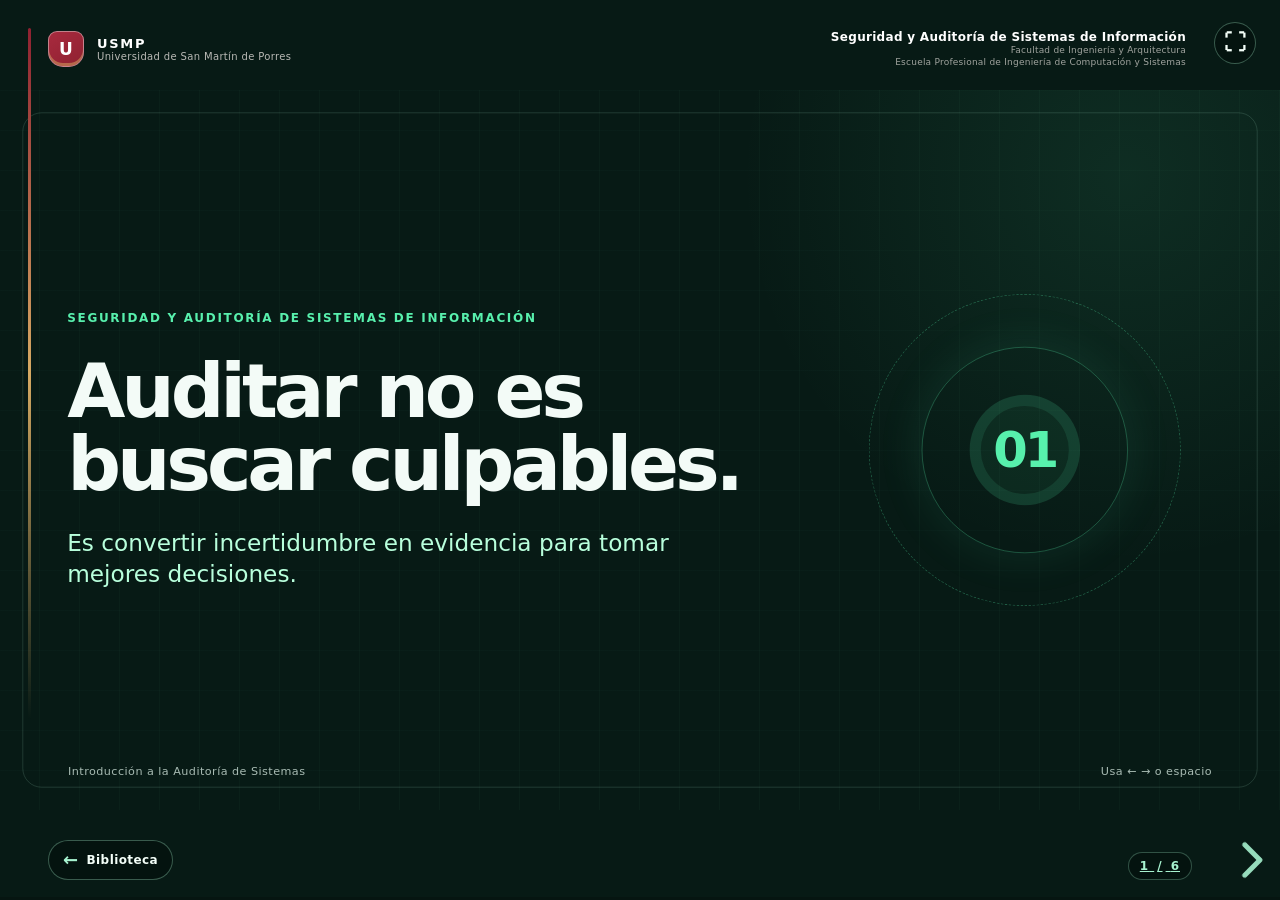
==== artefactos/ciclo-09/seguridad-auditoria/introduccion-auditoria-sistemas/index.html @ c8320095 "Iniciando proyecto" ====
<!doctype html>
<html lang="es">
  <head>
    <meta charset="utf-8">
    <meta name="viewport" content="width=device-width, initial-scale=1">
    <meta name="color-scheme" content="dark">
    <meta
      name="description"
      content="Presentación introductoria sobre auditoría de sistemas y caso canónico del Presentation Runtime V1."
    >
    <title>Introducción a la Auditoría de Sistemas</title>
    <link rel="stylesheet" href="../../../../runtime/presentation/v1/runtime.css">
    <link rel="stylesheet" href="presentation.css">
  </head>
  <body>
    <a class="skip-link" href="#proposito">Ir al contenido</a>

    <main
      class="reveal"
      data-presentation-root
      data-presentation-config="presentation.config.json"
      aria-label="Introducción a la Auditoría de Sistemas"
    >
      <div class="slides">
        <section
          data-slide
          data-slide-id="portada"
          data-transition="fade"
          data-brand-chrome="full"
          aria-labelledby="titulo-portada"
        >
          <div class="cover-grid">
            <div class="cover-copy">
              <p class="eyebrow">Seguridad y Auditoría de Sistemas de Información</p>
              <h1 id="titulo-portada">Auditar no es buscar culpables.</h1>
              <p class="cover-lead">
                Es convertir incertidumbre en evidencia para tomar mejores decisiones.
              </p>
            </div>

            <div class="audit-signal" aria-hidden="true">
              <span class="signal-ring signal-ring--outer"></span>
              <span class="signal-ring signal-ring--middle"></span>
              <span class="signal-ring signal-ring--inner"></span>
              <span class="signal-core">01</span>
            </div>
          </div>

          <footer class="slide-footer">
            <span>Introducción a la Auditoría de Sistemas</span>
            <span>Usa ← → o espacio</span>
          </footer>
        </section>

        <section
          data-slide
          data-slide-id="proposito"
          data-transition="slide"
          data-brand-chrome="minimal"
          aria-labelledby="titulo-proposito"
        >
          <header class="section-heading">
            <p class="eyebrow">01 / Propósito</p>
            <h2 id="titulo-proposito">Una auditoría responde tres preguntas.</h2>
          </header>

          <div class="question-grid">
            <article class="question-card" data-step data-step-id="pregunta-realidad" data-step-effect="fade-up">
              <span class="question-index">A</span>
              <h3>¿Qué está ocurriendo?</h3>
              <p>Observa procesos, tecnología y comportamiento sin depender de suposiciones.</p>
            </article>

            <article class="question-card" data-step data-step-id="pregunta-riesgo" data-step-effect="fade-up">
              <span class="question-index">B</span>
              <h3>¿Qué podría salir mal?</h3>
              <p>Relaciona amenazas y vulnerabilidades con impactos concretos para el negocio.</p>
            </article>

            <article class="question-card question-card--accent" data-step data-step-id="pregunta-decision" data-step-effect="scale-in">
              <span class="question-index">C</span>
              <h3>¿Qué debemos decidir?</h3>
              <p>Prioriza controles y mejoras según evidencia, costo y exposición real.</p>
            </article>
          </div>

          <p class="takeaway" data-step data-step-id="proposito-conclusion" data-step-effect="appear">
            Auditar conecta <strong>realidad</strong>, <strong>riesgo</strong> y <strong>decisión</strong>.
          </p>
        </section>

        <section
          data-slide
          data-slide-id="recorrido"
          data-transition="slide"
          data-brand-chrome="minimal"
          aria-labelledby="titulo-recorrido"
        >
          <header class="section-heading section-heading--compact">
            <p class="eyebrow">02 / Recorrido</p>
            <h2 id="titulo-recorrido">El valor aparece cuando el proceso cierra el ciclo.</h2>
          </header>

          <ol class="audit-route" aria-label="Etapas de una auditoría">
            <li data-step data-step-id="etapa-alcance" data-step-effect="fade-up">
              <span class="route-number">01</span>
              <div>
                <h3>Alcance</h3>
                <p>Qué se revisará, por qué y con qué criterio.</p>
              </div>
            </li>
            <li data-step data-step-id="etapa-evidencia" data-step-effect="fade-up">
              <span class="route-number">02</span>
              <div>
                <h3>Evidencia</h3>
                <p>Qué hechos permiten sostener una conclusión.</p>
              </div>
            </li>
            <li data-step data-step-id="etapa-hallazgo" data-step-effect="fade-up">
              <span class="route-number">03</span>
              <div>
                <h3>Hallazgo</h3>
                <p>Qué diferencia existe entre criterio y realidad.</p>
              </div>
            </li>
            <li data-step data-step-id="etapa-mejora" data-step-effect="fade-up">
              <span class="route-number">04</span>
              <div>
                <h3>Mejora</h3>
                <p>Qué acción reduce el riesgo y quién la asume.</p>
              </div>
            </li>
          </ol>

          <div class="route-close" data-step data-step-id="cierre-seguimiento" data-step-effect="appear">
            <span aria-hidden="true">↺</span>
            <p><strong>Seguimiento:</strong> comprobar que la mejora funciona, no solo que fue prometida.</p>
          </div>
        </section>

        <section
          data-slide
          data-slide-id="riesgo-control"
          data-transition="zoom"
          data-brand-chrome="none"
          aria-labelledby="titulo-riesgo"
        >
          <header class="section-heading section-heading--compact">
            <p class="eyebrow">03 / Riesgo y control</p>
            <h2 id="titulo-riesgo">Un control solo importa si modifica el riesgo.</h2>
          </header>

          <div class="risk-equation" aria-label="Relación entre amenaza, vulnerabilidad, impacto y control">
            <div class="equation-term" data-step data-step-id="termino-amenaza" data-step-effect="scale-in" data-step-index="0">
              <span>Amenaza</span>
              <strong>Evento posible</strong>
            </div>
            <span class="equation-operator" data-step data-step-id="operador-uno" data-step-effect="appear" data-step-index="0" aria-hidden="true">×</span>
            <div class="equation-term" data-step data-step-id="termino-vulnerabilidad" data-step-effect="scale-in" data-step-index="1">
              <span>Vulnerabilidad</span>
              <strong>Debilidad existente</strong>
            </div>
            <span class="equation-operator" data-step data-step-id="operador-dos" data-step-effect="appear" data-step-index="1" aria-hidden="true">×</span>
            <div class="equation-term" data-step data-step-id="termino-impacto" data-step-effect="scale-in" data-step-index="2">
              <span>Impacto</span>
              <strong>Consecuencia</strong>
            </div>
          </div>

          <div class="risk-result" data-step data-step-id="resultado-riesgo" data-step-effect="fade-up" data-step-index="3">
            <div>
              <span class="result-label">Riesgo</span>
              <strong>Exposición que necesita una decisión</strong>
            </div>
            <span class="result-arrow" aria-hidden="true">→</span>
            <div class="control-pill">
              <span>Control</span>
              <strong>Previene · detecta · corrige</strong>
            </div>
          </div>
        </section>

        <section
          data-slide
          data-slide-id="evidencia"
          data-transition="fade"
          data-brand-chrome="minimal"
          aria-labelledby="titulo-evidencia"
        >
          <header class="section-heading section-heading--compact">
            <p class="eyebrow">04 / Evidencia</p>
            <h2 id="titulo-evidencia">Una afirmación se fortalece en tres capas.</h2>
          </header>

          <div class="evidence-scene" data-evidence-scene data-active-level="none">
            <article
              class="evidence-card"
              data-evidence-level="contextual"
              data-step
              data-step-id="evidencia-contextual"
              data-step-effect="fade-up"
            >
              <span class="evidence-level">01</span>
              <h3>Contextual</h3>
              <p>Explica dónde, cuándo y bajo qué condición ocurrió.</p>
            </article>
            <article
              class="evidence-card"
              data-evidence-level="corroborada"
              data-step
              data-step-id="evidencia-corroborada"
              data-step-effect="fade-up"
            >
              <span class="evidence-level">02</span>
              <h3>Corroborada</h3>
              <p>Coincide con otra fuente, registro o prueba independiente.</p>
            </article>
            <article
              class="evidence-card"
              data-evidence-level="trazable"
              data-step
              data-step-id="evidencia-trazable"
              data-step-effect="fade-up"
            >
              <span class="evidence-level">03</span>
              <h3>Trazable</h3>
              <p>Permite reconstruir cómo se obtuvo y quién la custodió.</p>
            </article>
          </div>

          <p class="evidence-caption" data-evidence-caption aria-live="polite">
            Avanza para construir una evidencia defendible.
          </p>
        </section>

        <section
          data-slide
          data-slide-id="cierre"
          data-transition="fade"
          data-brand-chrome="full"
          aria-labelledby="titulo-cierre"
        >
          <div class="closing-layout">
            <div>
              <p class="eyebrow">05 / Idea final</p>
              <h2 id="titulo-cierre">Una buena auditoría deja menos incertidumbre.</h2>
              <p class="closing-lead">
                No termina con un informe: termina cuando la organización puede decidir y comprobar una mejora.
              </p>
            </div>

            <ul class="closing-checks" aria-label="Principios finales">
              <li data-step data-step-id="cierre-evidencia" data-step-effect="fade-up">
                <span aria-hidden="true">✓</span> Evidencia antes que intuición
              </li>
              <li data-step data-step-id="cierre-riesgo" data-step-effect="fade-up">
                <span aria-hidden="true">✓</span> Riesgo antes que burocracia
              </li>
              <li data-step data-step-id="cierre-mejora" data-step-effect="fade-up">
                <span aria-hidden="true">✓</span> Seguimiento antes que cierre
              </li>
            </ul>
          </div>

          <footer class="closing-footer">
            <span>Presentation Runtime V1 · caso canónico</span>
            <a href="../../../../#/ciclo-09/seguridad-auditoria">Volver a BibliotecaWeb</a>
          </footer>
        </section>
      </div>
    </main>

    <script type="module" src="../../../../runtime/presentation/v1/bootstrap.js"></script>
    <script type="module" src="presentation.js"></script>
  </body>
</html>
---- runtime/presentation/v1/runtime.css ----
@import url("../../../vendor/reveal/6.0.1/dist/reset.css") layer(pc-vendor);
@import url("../../../vendor/reveal/6.0.1/dist/reveal.css") layer(pc-vendor);
@import url("./transitions.css") layer(pc-effects);
@import url("./motion.css") layer(pc-motion);

@layer pc-runtime {
  :root {
    color-scheme: dark;
  }

  html,
  body {
    width: 100%;
    height: 100%;
    margin: 0;
  }

  body {
    overflow: hidden;
    background: var(--pc-viewport-background, #07110f);
  }

  .pc-presentation {
    --pc-runtime-accent: #a7f3d0;
    --pc-runtime-ink: #f4fff9;
    --pc-runtime-control: rgb(4 18 15 / 78%);
    color: var(--pc-runtime-ink);
    background: var(--pc-slide-background, #07110f);
  }

  .pc-presentation .slides > .pc-slide {
    box-sizing: border-box;
    height: 900px;
    padding: 72px 84px;
    text-align: left;
    transition-duration: var(--pc-transition-duration, 600ms);
  }

  .pc-presentation .controls,
  .pc-presentation .progress,
  .pc-presentation .slide-number {
    color: var(--pc-runtime-accent);
  }

  .pc-presentation .progress span {
    transition-duration: var(--pc-transition-duration, 600ms);
  }

  .pc-presentation .slide-number {
    right: 88px;
    bottom: 20px;
    border: 1px solid color-mix(in srgb, var(--pc-runtime-accent) 28%, transparent);
    border-radius: 999px;
    background: var(--pc-runtime-control);
    padding: 7px 11px;
    font: 650 12px/1 system-ui, sans-serif;
    letter-spacing: 0.08em;
  }

  .pc-fullscreen-control {
    position: absolute;
    z-index: 35;
    right: 24px;
    top: 22px;
    display: grid;
    width: 42px;
    height: 42px;
    place-items: center;
    border: 1px solid color-mix(in srgb, var(--pc-runtime-accent) 32%, transparent);
    border-radius: 50%;
    color: var(--pc-runtime-ink);
    background: var(--pc-runtime-control);
    font: 700 22px/1 system-ui, sans-serif;
    cursor: pointer;
    backdrop-filter: blur(10px);
  }

  .pc-fullscreen-control:hover {
    border-color: var(--pc-runtime-accent);
    color: var(--pc-runtime-accent);
  }

  .pc-fullscreen-control:focus-visible {
    outline: 3px solid var(--pc-runtime-accent);
    outline-offset: 4px;
  }

  .pc-fullscreen-control[hidden] {
    display: none;
  }

  .pc-home-control {
    position: absolute;
    z-index: 35;
    left: 48px;
    bottom: 20px;
    display: inline-flex;
    min-height: 38px;
    align-items: center;
    padding: 0 14px;
    gap: 8px;
    border: 1px solid color-mix(in srgb, var(--pc-runtime-accent) 32%, transparent);
    border-radius: 999px;
    color: var(--pc-runtime-ink);
    background: var(--pc-runtime-control);
    font: 700 12px/1 system-ui, sans-serif;
    letter-spacing: 0.035em;
    text-decoration: none;
    cursor: pointer;
    backdrop-filter: blur(10px);
  }

  .pc-home-control > span:first-child {
    color: var(--pc-runtime-accent);
    font-size: 18px;
    line-height: 1;
    transition: transform 160ms ease;
  }

  .pc-home-control:hover {
    border-color: var(--pc-runtime-accent);
    color: var(--pc-runtime-accent);
  }

  .pc-home-control:hover > span:first-child {
    transform: translateX(-2px);
  }

  .pc-home-control:focus-visible {
    outline: 3px solid var(--pc-runtime-accent);
    outline-offset: 4px;
  }

  .pc-runtime-error {
    box-sizing: border-box;
    display: grid;
    min-height: 100%;
    align-content: center;
    gap: 12px;
    max-width: 760px;
    margin: auto;
    padding: 48px;
    font-family: system-ui, sans-serif;
  }

  .pc-runtime-error h1,
  .pc-runtime-error p {
    margin: 0;
  }

  .pc-runtime-error h1 {
    color: #fecaca;
    font-size: clamp(2rem, 5vw, 4rem);
  }

  .pc-runtime-error p {
    color: #d1d5db;
    font-size: 1.1rem;
    line-height: 1.6;
  }
}
---- artefactos/ciclo-09/seguridad-auditoria/introduccion-auditoria-sistemas/presentation.css ----
:root {
  --ink: #f3fbf7;
  --muted: #a8bbb3;
  --line: rgb(192 255 225 / 18%);
  --panel: rgb(14 36 31 / 72%);
  --panel-strong: #123e33;
  --accent: #58f0ad;
  --accent-soft: #b8ffdc;
  --warning: #ffcc66;
  --pc-viewport-background: #06120f;
  --pc-slide-background: #071a15;
  --pc-runtime-accent: var(--accent);
  --pc-runtime-ink: var(--ink);
  --pc-runtime-control: rgb(5 24 19 / 82%);
  font-family: Inter, ui-sans-serif, system-ui, -apple-system, BlinkMacSystemFont, "Segoe UI", sans-serif;
}

body {
  background:
    radial-gradient(circle at 18% 16%, rgb(48 184 127 / 13%), transparent 34%),
    #06120f;
}

.skip-link {
  position: fixed;
  z-index: 100;
  top: 16px;
  left: 16px;
  padding: 10px 14px;
  border-radius: 8px;
  color: #062017;
  background: var(--accent);
  font: 750 14px/1 system-ui, sans-serif;
  transform: translateY(-160%);
}

.skip-link:focus {
  transform: none;
}

.reveal {
  color: var(--ink);
  font-family: inherit;
}

.reveal .slides > .pc-slide {
  position: relative;
  background:
    linear-gradient(90deg, transparent 0 49px, rgb(102 255 182 / 7%) 50px, transparent 51px),
    linear-gradient(0deg, transparent 0 49px, rgb(102 255 182 / 5%) 50px, transparent 51px),
    radial-gradient(circle at 88% 12%, rgb(88 240 173 / 9%), transparent 30%),
    #071a15;
  background-size: 50px 50px, 50px 50px, auto, auto;
  color: var(--ink);
}

.reveal .slides > .pc-slide::before {
  content: "";
  position: absolute;
  inset: 28px;
  border: 1px solid var(--line);
  border-radius: 24px;
  pointer-events: none;
}

.reveal h1,
.reveal h2,
.reveal h3,
.reveal p,
.reveal ol,
.reveal ul {
  margin-block: 0;
}

.reveal h1,
.reveal h2,
.reveal h3 {
  color: var(--ink);
  font-family: inherit;
  text-transform: none;
}

.reveal h1 {
  max-width: 990px;
  font-size: 94px;
  font-weight: 790;
  letter-spacing: -0.055em;
  line-height: 0.97;
}

.reveal h2 {
  max-width: 1100px;
  font-size: 58px;
  font-weight: 760;
  letter-spacing: -0.045em;
  line-height: 1.02;
}

.reveal h3 {
  font-size: 27px;
  font-weight: 720;
  letter-spacing: -0.02em;
  line-height: 1.1;
}

.reveal p {
  color: var(--muted);
  font-size: 22px;
  line-height: 1.5;
}

.eyebrow {
  color: var(--accent) !important;
  font-size: 15px !important;
  font-weight: 780;
  letter-spacing: 0.14em;
  text-transform: uppercase;
}

.cover-grid {
  display: grid;
  grid-template-columns: minmax(0, 1fr) 430px;
  gap: 80px;
  height: 100%;
  align-items: center;
}

.cover-copy {
  display: grid;
  gap: 34px;
}

.cover-lead {
  max-width: 760px;
  color: var(--accent-soft) !important;
  font-size: 29px !important;
  line-height: 1.35 !important;
}

.audit-signal {
  position: relative;
  display: grid;
  width: 390px;
  aspect-ratio: 1;
  place-items: center;
}

.signal-ring {
  position: absolute;
  border: 1px solid rgb(88 240 173 / 34%);
  border-radius: 50%;
}

.signal-ring--outer {
  inset: 0;
  border-style: dashed;
}

.signal-ring--middle {
  inset: 66px;
  box-shadow: 0 0 60px rgb(88 240 173 / 10%);
}

.signal-ring--inner {
  inset: 126px;
  border: 14px solid rgb(88 240 173 / 10%);
  background: rgb(88 240 173 / 6%);
}

.signal-core {
  color: var(--accent);
  font-size: 62px;
  font-weight: 820;
  letter-spacing: -0.06em;
}

.slide-footer,
.closing-footer {
  position: absolute;
  right: 85px;
  bottom: 42px;
  left: 85px;
  display: flex;
  justify-content: space-between;
  color: var(--muted);
  font-size: 14px;
  letter-spacing: 0.04em;
}

.section-heading {
  display: grid;
  gap: 20px;
  margin: 10px 0 66px;
}

.section-heading--compact {
  margin-bottom: 46px;
}

.question-grid {
  display: grid;
  grid-template-columns: repeat(3, 1fr);
  gap: 24px;
}

.question-card {
  box-sizing: border-box;
  min-height: 332px;
  padding: 34px;
  border: 1px solid var(--line);
  border-radius: 22px;
  background: linear-gradient(145deg, rgb(19 61 49 / 82%), rgb(8 31 25 / 90%));
}

.question-card--accent {
  border-color: rgb(88 240 173 / 55%);
  background: linear-gradient(145deg, rgb(29 94 71 / 92%), rgb(9 42 31 / 96%));
}

.question-index {
  display: grid;
  width: 48px;
  height: 48px;
  margin-bottom: 44px;
  place-items: center;
  border: 1px solid rgb(88 240 173 / 45%);
  border-radius: 50%;
  color: var(--accent);
  font-size: 18px;
  font-weight: 780;
}

.question-card h3 {
  margin-bottom: 20px;
}

.question-card p {
  font-size: 18px;
}

.takeaway {
  margin-top: 36px !important;
  color: var(--accent-soft) !important;
  text-align: center;
}

.takeaway strong {
  color: var(--accent);
}

.audit-route {
  position: relative;
  display: grid;
  grid-template-columns: repeat(4, 1fr);
  gap: 18px;
  padding: 0;
  list-style: none;
}

.audit-route::before {
  content: "";
  position: absolute;
  top: 55px;
  right: 9%;
  left: 9%;
  height: 2px;
  background: linear-gradient(90deg, transparent, var(--accent), transparent);
}

.audit-route li {
  position: relative;
  z-index: 1;
  display: grid;
  gap: 24px;
  padding: 25px;
  border: 1px solid var(--line);
  border-radius: 20px;
  background: rgb(7 30 24 / 96%);
}

.route-number {
  display: grid;
  width: 60px;
  height: 60px;
  place-items: center;
  border-radius: 18px;
  color: #062017;
  background: var(--accent);
  font-size: 18px;
  font-weight: 830;
}

.audit-route h3 {
  margin-bottom: 15px;
}

.audit-route p {
  font-size: 17px;
}

.route-close {
  display: flex;
  max-width: 860px;
  margin: 42px auto 0;
  align-items: center;
  gap: 20px;
  padding: 20px 26px;
  border: 1px solid rgb(88 240 173 / 36%);
  border-radius: 999px;
  background: rgb(17 63 49 / 70%);
}

.route-close > span {
  color: var(--accent);
  font-size: 30px;
}

.route-close p {
  font-size: 18px;
}

.route-close strong {
  color: var(--ink);
}

.risk-equation {
  display: grid;
  grid-template-columns: 1fr auto 1fr auto 1fr;
  align-items: center;
  gap: 20px;
}

.equation-term {
  display: grid;
  min-height: 175px;
  align-content: center;
  gap: 16px;
  padding: 28px;
  border: 1px solid var(--line);
  border-radius: 22px;
  background: var(--panel);
  text-align: center;
}

.equation-term span,
.result-label,
.control-pill span {
  color: var(--accent);
  font-size: 14px;
  font-weight: 780;
  letter-spacing: 0.12em;
  text-transform: uppercase;
}

.equation-term strong {
  font-size: 24px;
}

.equation-operator {
  color: var(--warning);
  font-size: 42px;
  font-weight: 320;
}

.risk-result {
  display: grid;
  grid-template-columns: 1fr auto 1fr;
  max-width: 1040px;
  margin: 52px auto 0;
  align-items: center;
  gap: 34px;
  padding: 28px 34px;
  border: 1px solid rgb(255 204 102 / 42%);
  border-radius: 22px;
  background: linear-gradient(90deg, rgb(91 67 19 / 26%), rgb(14 52 41 / 76%));
}

.risk-result > div {
  display: grid;
  gap: 10px;
}

.risk-result strong {
  font-size: 21px;
}

.result-arrow {
  color: var(--warning);
  font-size: 38px;
}

.control-pill {
  padding-left: 34px;
  border-left: 1px solid var(--line);
}

.evidence-scene {
  display: grid;
  grid-template-columns: repeat(3, 1fr);
  gap: 24px;
}

.evidence-card {
  box-sizing: border-box;
  min-height: 310px;
  padding: 34px;
  border: 1px solid var(--line);
  border-radius: 24px;
  background: linear-gradient(155deg, rgb(21 65 52 / 88%), rgb(7 29 23 / 94%));
  opacity: 0.42;
}

.evidence-scene[data-active-level="contextual"] [data-evidence-level="contextual"],
.evidence-scene[data-active-level="corroborada"] [data-evidence-level="corroborada"],
.evidence-scene[data-active-level="trazable"] [data-evidence-level="trazable"] {
  border-color: var(--accent);
  opacity: 1;
  box-shadow: 0 18px 70px rgb(24 158 102 / 18%);
  transform: translateY(-8px);
}

.evidence-level {
  display: inline-block;
  margin-bottom: 62px;
  color: var(--accent);
  font-size: 50px;
  font-weight: 800;
  letter-spacing: -0.05em;
}

.evidence-card h3 {
  margin-bottom: 18px;
}

.evidence-card p {
  font-size: 18px;
}

.evidence-caption {
  min-height: 36px;
  margin-top: 40px !important;
  color: var(--accent-soft) !important;
  text-align: center;
}

.closing-layout {
  display: grid;
  grid-template-columns: 1.15fr 0.85fr;
  height: calc(100% - 74px);
  align-items: center;
  gap: 80px;
}

.closing-layout > div {
  display: grid;
  gap: 28px;
}

.closing-lead {
  max-width: 790px;
  color: var(--accent-soft) !important;
  font-size: 27px !important;
}

.closing-checks {
  display: grid;
  gap: 18px;
  padding: 0;
  list-style: none;
}

.closing-checks li {
  display: flex;
  align-items: center;
  gap: 18px;
  padding: 22px 24px;
  border: 1px solid var(--line);
  border-radius: 16px;
  background: var(--panel);
  font-size: 20px;
  font-weight: 680;
}

.closing-checks span {
  display: grid;
  width: 34px;
  height: 34px;
  place-items: center;
  border-radius: 50%;
  color: #062017;
  background: var(--accent);
}

.closing-footer {
  align-items: center;
}

.closing-footer a {
  padding: 10px 16px;
  border: 1px solid rgb(88 240 173 / 45%);
  border-radius: 999px;
  color: var(--accent);
  text-decoration: none;
}

.closing-footer a:hover,
.closing-footer a:focus-visible {
  color: #062017;
  background: var(--accent);
}

@media (max-width: 700px) {
  .pc-fullscreen-control {
    top: 14px;
    right: 14px;
  }
}
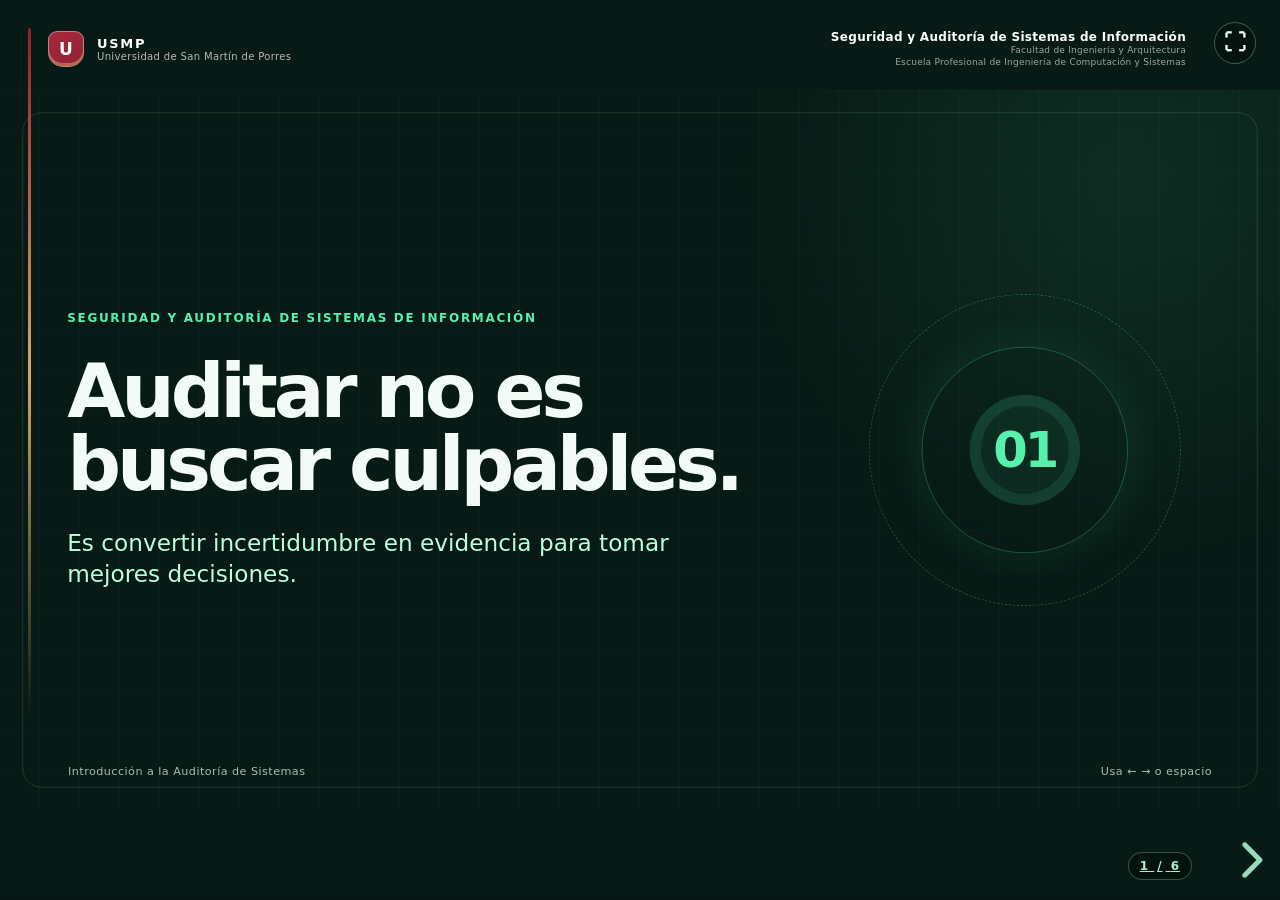
==== commit b98263e8: "Quitando acceso al panel desde las presentaciones" ====
--- a/artefactos/ciclo-09/seguridad-auditoria/introduccion-auditoria-sistemas/index.html
+++ b/artefactos/ciclo-09/seguridad-auditoria/introduccion-auditoria-sistemas/index.html
@@ -264,7 +264,6 @@
 
           <footer class="closing-footer">
             <span>Presentation Runtime V1 · caso canónico</span>
-            <a href="../../../../#/ciclo-09/seguridad-auditoria">Volver a BibliotecaWeb</a>
           </footer>
         </section>
       </div>
--- a/runtime/presentation/v1/runtime.css
+++ b/runtime/presentation/v1/runtime.css
@@ -89,48 +89,6 @@
     display: none;
   }
 
-  .pc-home-control {
-    position: absolute;
-    z-index: 35;
-    left: 48px;
-    bottom: 20px;
-    display: inline-flex;
-    min-height: 38px;
-    align-items: center;
-    padding: 0 14px;
-    gap: 8px;
-    border: 1px solid color-mix(in srgb, var(--pc-runtime-accent) 32%, transparent);
-    border-radius: 999px;
-    color: var(--pc-runtime-ink);
-    background: var(--pc-runtime-control);
-    font: 700 12px/1 system-ui, sans-serif;
-    letter-spacing: 0.035em;
-    text-decoration: none;
-    cursor: pointer;
-    backdrop-filter: blur(10px);
-  }
-
-  .pc-home-control > span:first-child {
-    color: var(--pc-runtime-accent);
-    font-size: 18px;
-    line-height: 1;
-    transition: transform 160ms ease;
-  }
-
-  .pc-home-control:hover {
-    border-color: var(--pc-runtime-accent);
-    color: var(--pc-runtime-accent);
-  }
-
-  .pc-home-control:hover > span:first-child {
-    transform: translateX(-2px);
-  }
-
-  .pc-home-control:focus-visible {
-    outline: 3px solid var(--pc-runtime-accent);
-    outline-offset: 4px;
-  }
-
   .pc-runtime-error {
     box-sizing: border-box;
     display: grid;
--- a/artefactos/ciclo-09/seguridad-auditoria/introduccion-auditoria-sistemas/presentation.css
+++ b/artefactos/ciclo-09/seguridad-auditoria/introduccion-auditoria-sistemas/presentation.css
@@ -495,20 +495,6 @@
   align-items: center;
 }
 
-.closing-footer a {
-  padding: 10px 16px;
-  border: 1px solid rgb(88 240 173 / 45%);
-  border-radius: 999px;
-  color: var(--accent);
-  text-decoration: none;
-}
-
-.closing-footer a:hover,
-.closing-footer a:focus-visible {
-  color: #062017;
-  background: var(--accent);
-}
-
 @media (max-width: 700px) {
   .pc-fullscreen-control {
     top: 14px;
